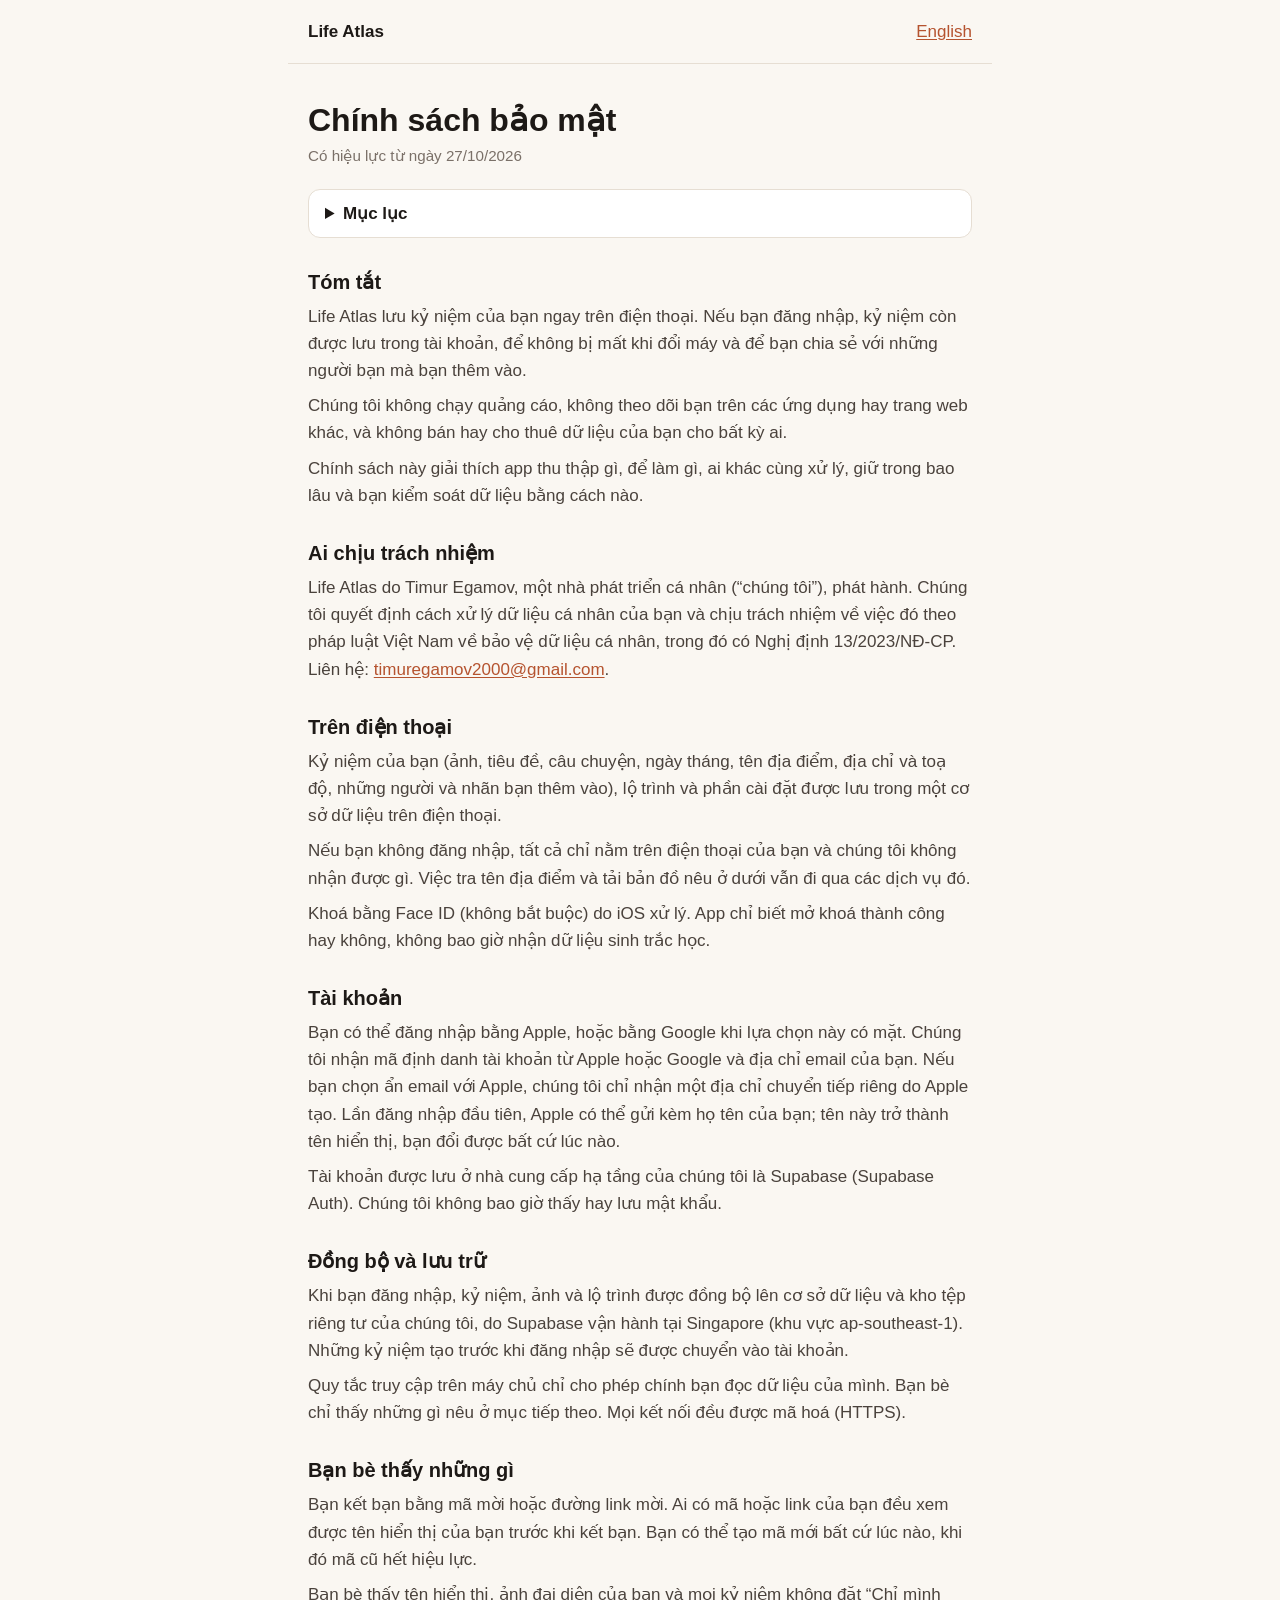
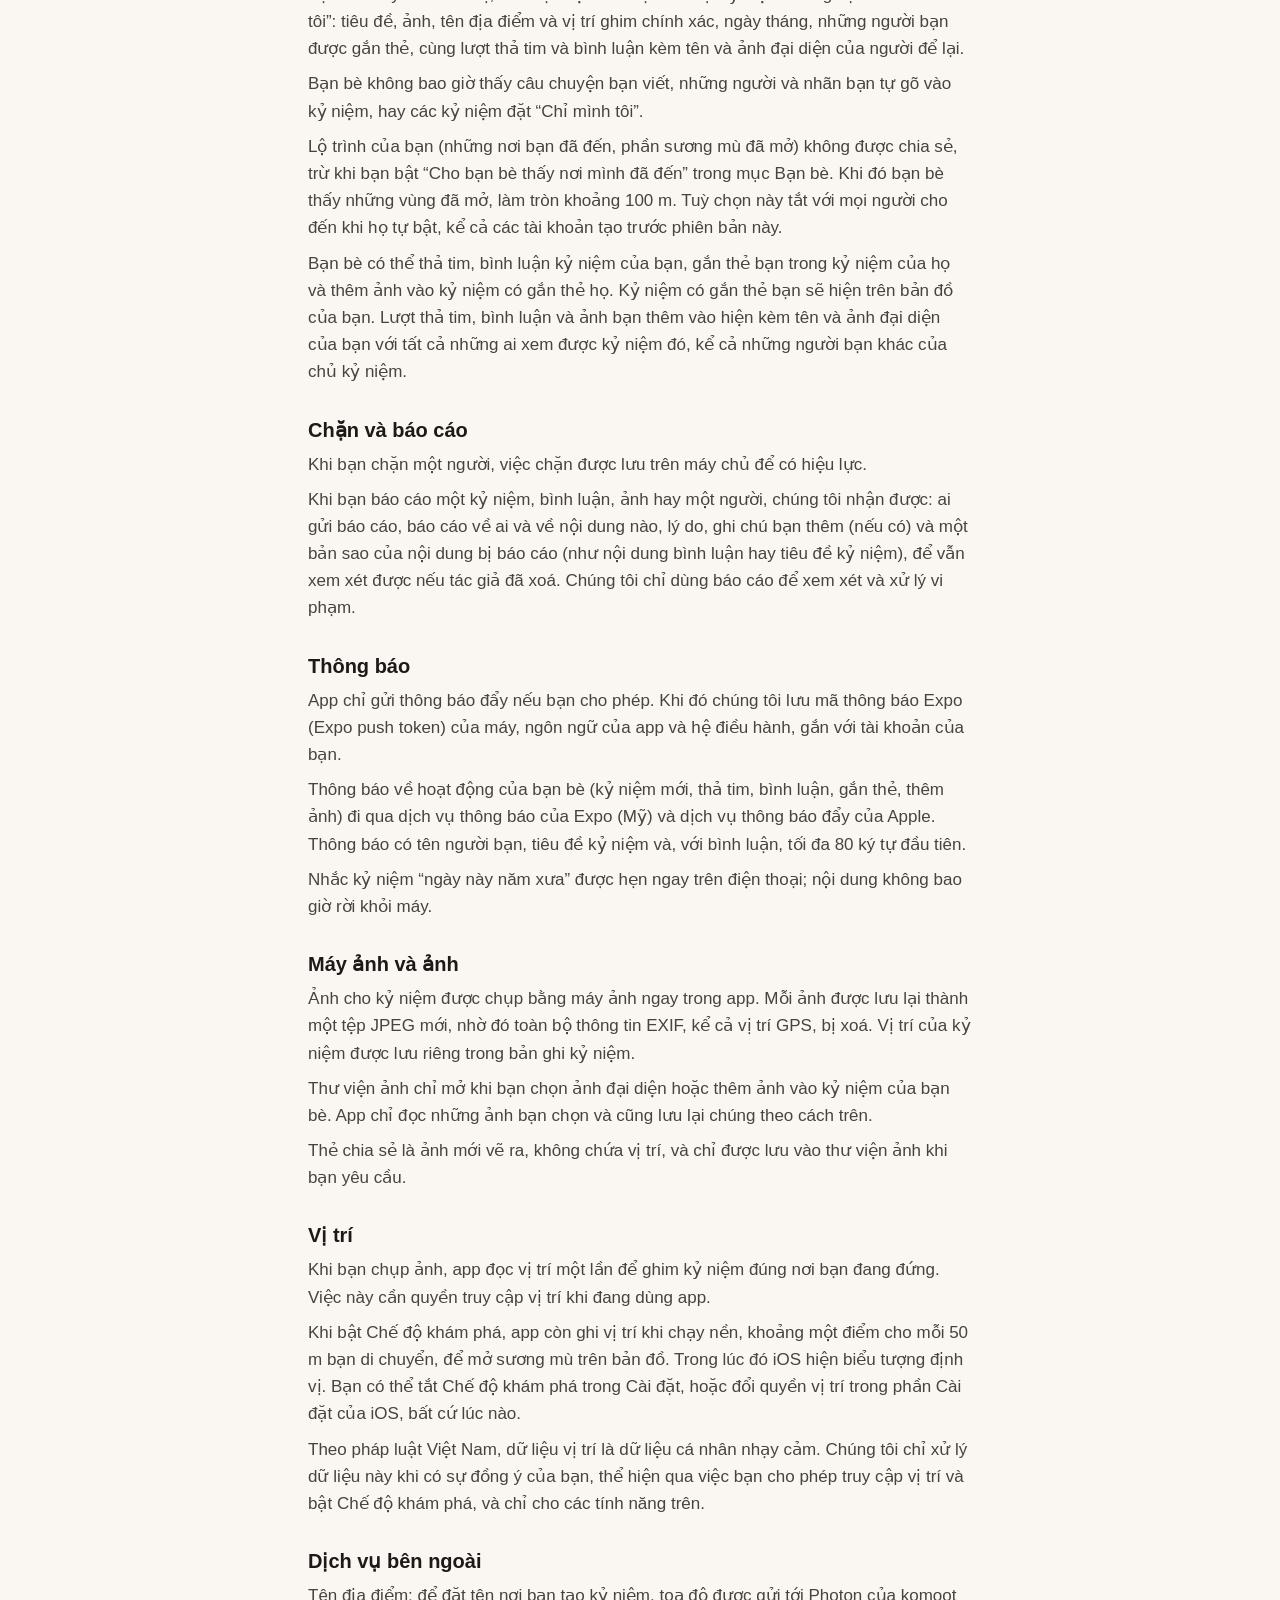
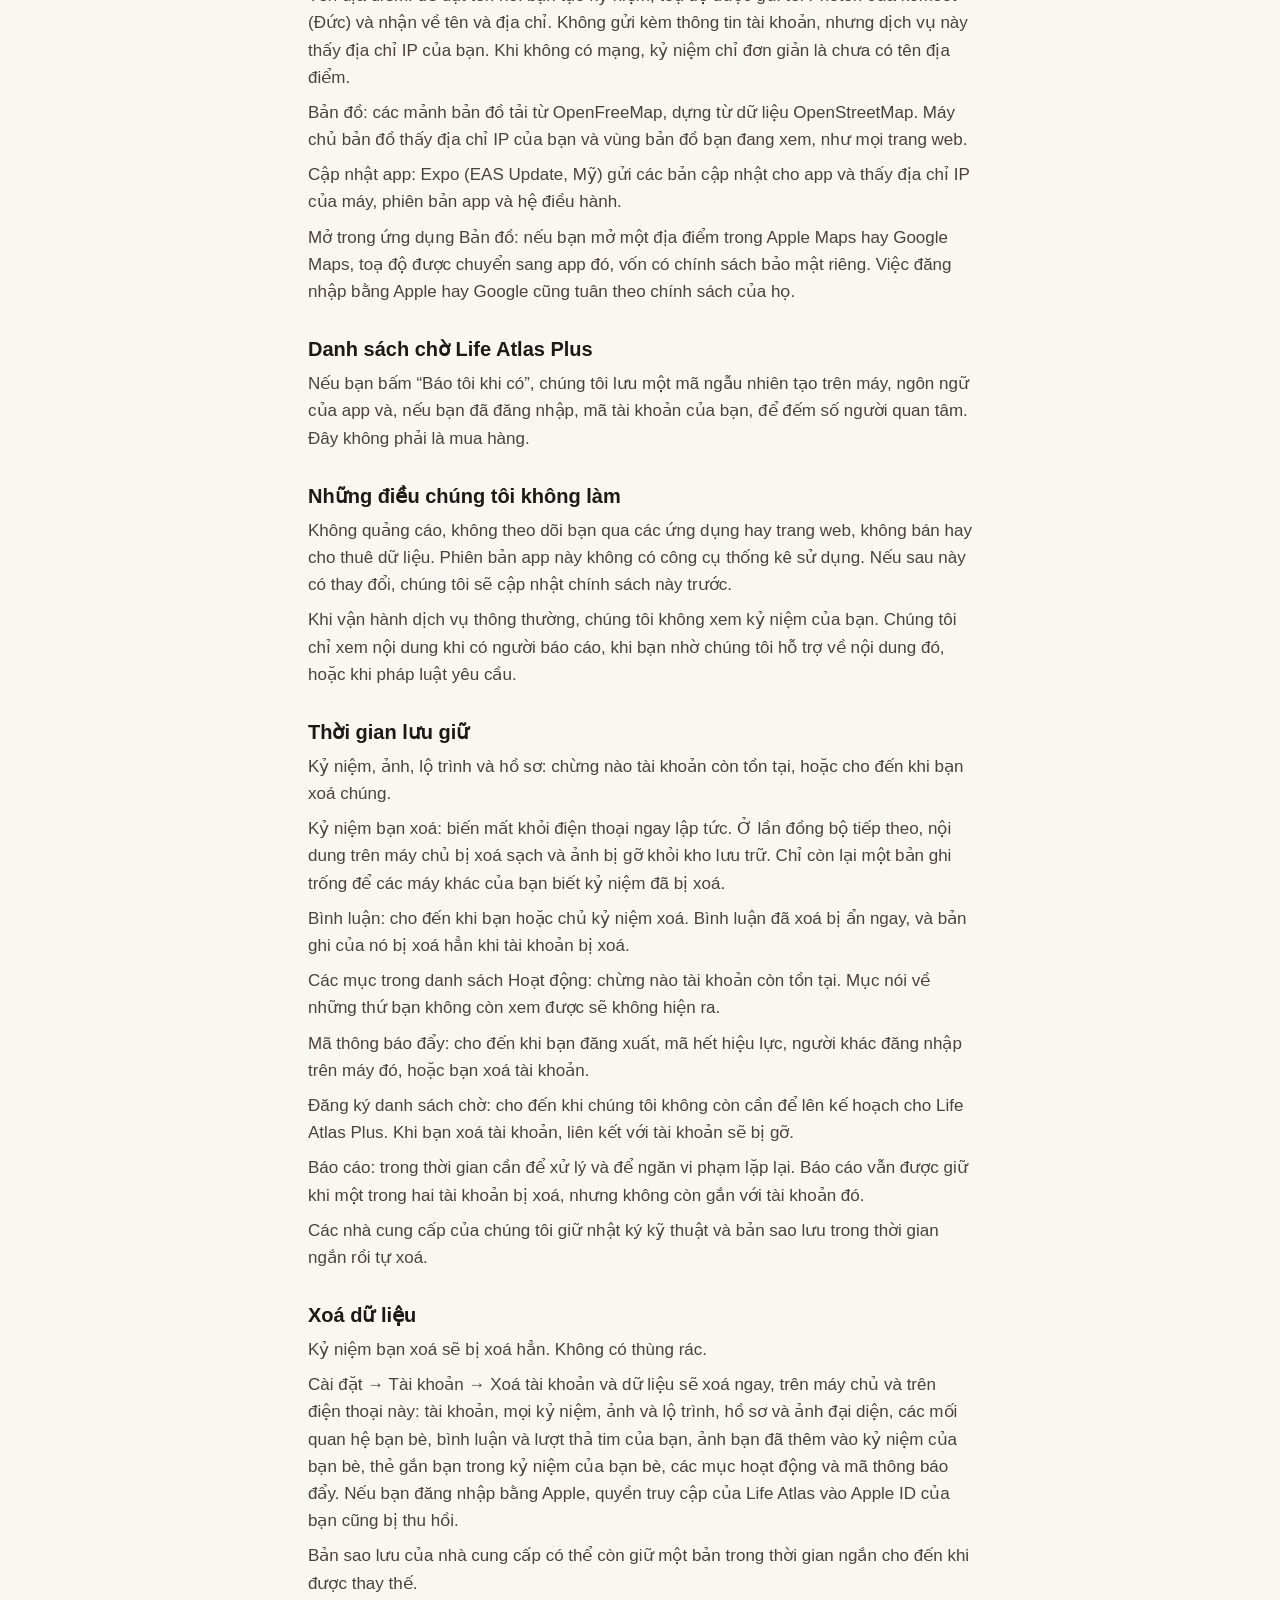
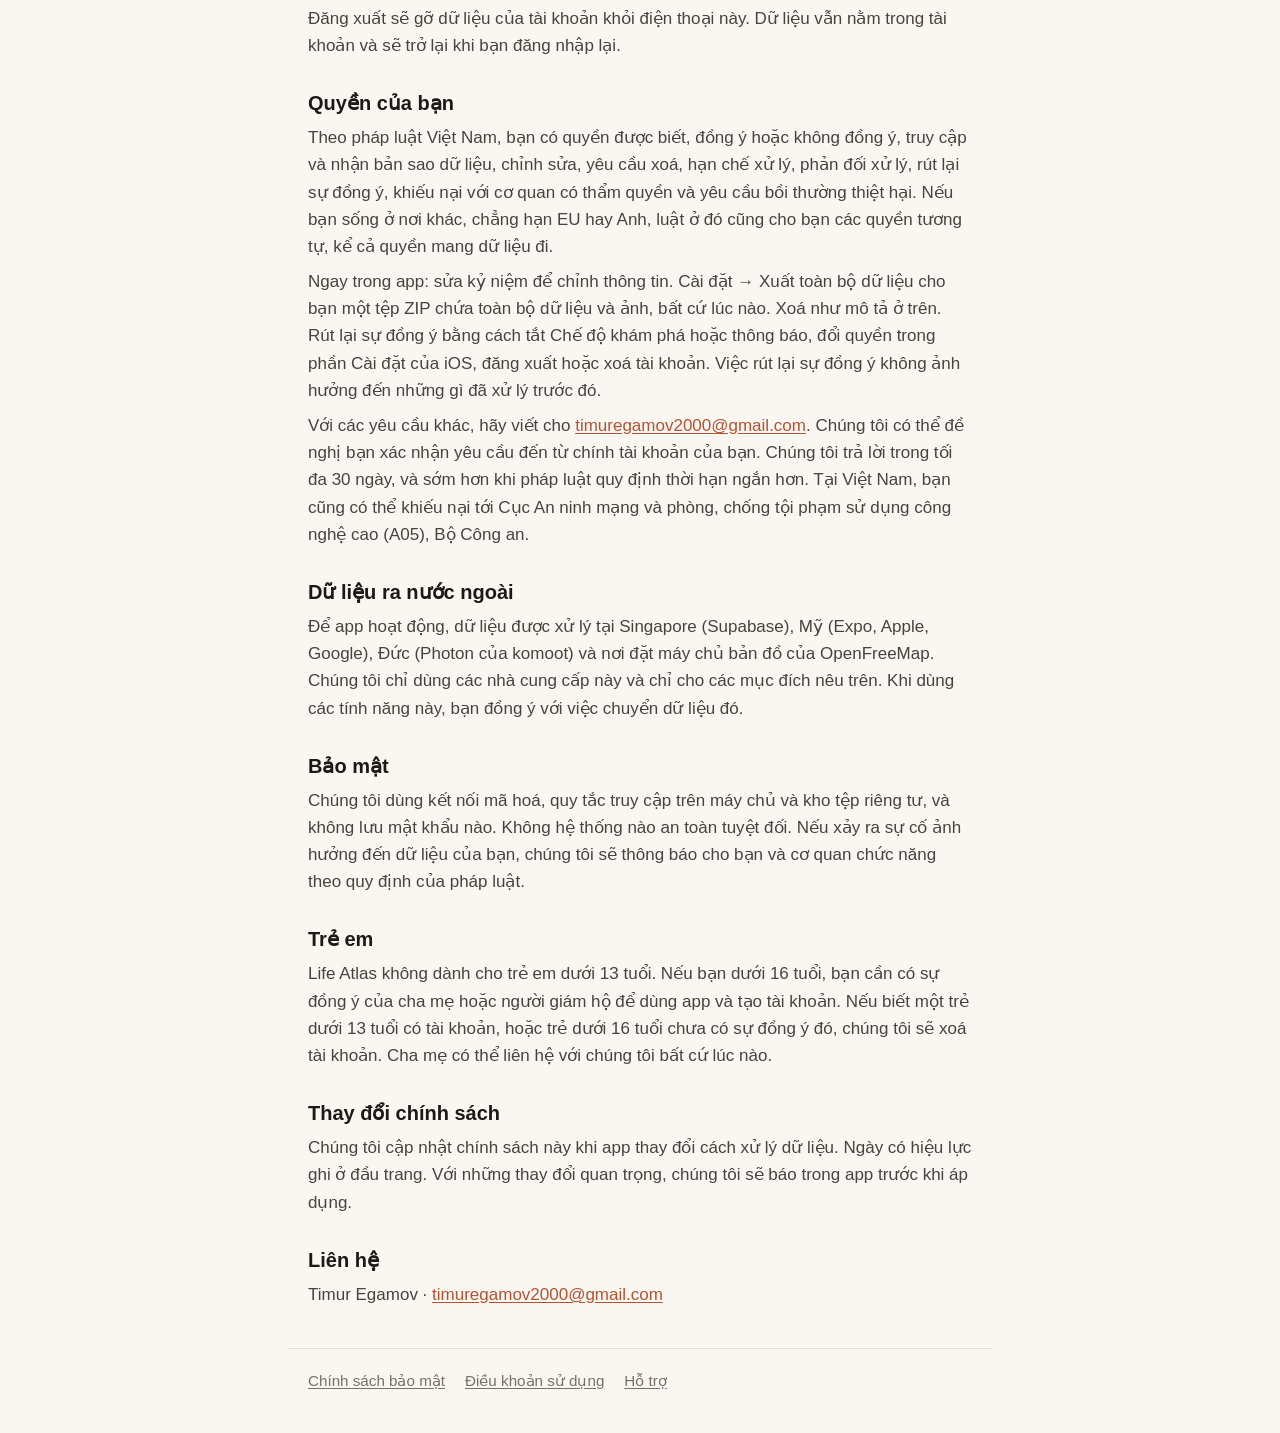
==== privacy-vi.html @ 8433708b "Life Atlas privacy policy, terms and support pages Generated from mobile/src/legal/documents.ts in t" ====
<!doctype html>
<html lang="vi">
<head>
  <meta charset="utf-8">
  <meta name="viewport" content="width=device-width, initial-scale=1">
  <meta name="color-scheme" content="light dark">
  <title>Chính sách bảo mật · Life Atlas</title>
  <link rel="stylesheet" href="style.css">
  <link rel="alternate" hreflang="en" href="privacy.html">
</head>
<body>
  <header class="top">
    <a class="brand" href="index.html">Life Atlas</a>
    <a class="lang" href="privacy.html" hreflang="en" lang="en">English</a>
  </header>
  <main>
    <h1>Chính sách bảo mật</h1>
    <p class="updated">Có hiệu lực từ ngày 27/10/2026</p>
    <nav class="toc" aria-label="Mục lục">
      <details>
        <summary>Mục lục</summary>
        <ol>
          <li><a href="#tom-tat">Tóm tắt</a></li>
          <li><a href="#ai-chiu-trach-nhiem">Ai chịu trách nhiệm</a></li>
          <li><a href="#tren-dien-thoai">Trên điện thoại</a></li>
          <li><a href="#tai-khoan">Tài khoản</a></li>
          <li><a href="#dong-bo-va-luu-tru">Đồng bộ và lưu trữ</a></li>
          <li><a href="#ban-be-thay-nhung-gi">Bạn bè thấy những gì</a></li>
          <li><a href="#chan-va-bao-cao">Chặn và báo cáo</a></li>
          <li><a href="#thong-bao">Thông báo</a></li>
          <li><a href="#may-anh-va-anh">Máy ảnh và ảnh</a></li>
          <li><a href="#vi-tri">Vị trí</a></li>
          <li><a href="#dich-vu-ben-ngoai">Dịch vụ bên ngoài</a></li>
          <li><a href="#danh-sach-cho-life-atlas-plus">Danh sách chờ Life Atlas Plus</a></li>
          <li><a href="#nhung-dieu-chung-toi-khong-lam">Những điều chúng tôi không làm</a></li>
          <li><a href="#thoi-gian-luu-giu">Thời gian lưu giữ</a></li>
          <li><a href="#xoa-du-lieu">Xoá dữ liệu</a></li>
          <li><a href="#quyen-cua-ban">Quyền của bạn</a></li>
          <li><a href="#du-lieu-ra-nuoc-ngoai">Dữ liệu ra nước ngoài</a></li>
          <li><a href="#bao-mat">Bảo mật</a></li>
          <li><a href="#tre-em">Trẻ em</a></li>
          <li><a href="#thay-doi-chinh-sach">Thay đổi chính sách</a></li>
          <li><a href="#lien-he">Liên hệ</a></li>
        </ol>
      </details>
    </nav>
    <section id="tom-tat">
      <h2>Tóm tắt</h2>
      <p>Life Atlas lưu kỷ niệm của bạn ngay trên điện thoại. Nếu bạn đăng nhập, kỷ niệm còn được lưu trong tài khoản, để không bị mất khi đổi máy và để bạn chia sẻ với những người bạn mà bạn thêm vào.</p>
      <p>Chúng tôi không chạy quảng cáo, không theo dõi bạn trên các ứng dụng hay trang web khác, và không bán hay cho thuê dữ liệu của bạn cho bất kỳ ai.</p>
      <p>Chính sách này giải thích app thu thập gì, để làm gì, ai khác cùng xử lý, giữ trong bao lâu và bạn kiểm soát dữ liệu bằng cách nào.</p>
    </section>
    <section id="ai-chiu-trach-nhiem">
      <h2>Ai chịu trách nhiệm</h2>
      <p>Life Atlas do Timur Egamov, một nhà phát triển cá nhân (“chúng tôi”), phát hành. Chúng tôi quyết định cách xử lý dữ liệu cá nhân của bạn và chịu trách nhiệm về việc đó theo pháp luật Việt Nam về bảo vệ dữ liệu cá nhân, trong đó có Nghị định 13/2023/NĐ-CP. Liên hệ: <a href="mailto:timuregamov2000@gmail.com">timuregamov2000@gmail.com</a>.</p>
    </section>
    <section id="tren-dien-thoai">
      <h2>Trên điện thoại</h2>
      <p>Kỷ niệm của bạn (ảnh, tiêu đề, câu chuyện, ngày tháng, tên địa điểm, địa chỉ và toạ độ, những người và nhãn bạn thêm vào), lộ trình và phần cài đặt được lưu trong một cơ sở dữ liệu trên điện thoại.</p>
      <p>Nếu bạn không đăng nhập, tất cả chỉ nằm trên điện thoại của bạn và chúng tôi không nhận được gì. Việc tra tên địa điểm và tải bản đồ nêu ở dưới vẫn đi qua các dịch vụ đó.</p>
      <p>Khoá bằng Face ID (không bắt buộc) do iOS xử lý. App chỉ biết mở khoá thành công hay không, không bao giờ nhận dữ liệu sinh trắc học.</p>
    </section>
    <section id="tai-khoan">
      <h2>Tài khoản</h2>
      <p>Bạn có thể đăng nhập bằng Apple, hoặc bằng Google khi lựa chọn này có mặt. Chúng tôi nhận mã định danh tài khoản từ Apple hoặc Google và địa chỉ email của bạn. Nếu bạn chọn ẩn email với Apple, chúng tôi chỉ nhận một địa chỉ chuyển tiếp riêng do Apple tạo. Lần đăng nhập đầu tiên, Apple có thể gửi kèm họ tên của bạn; tên này trở thành tên hiển thị, bạn đổi được bất cứ lúc nào.</p>
      <p>Tài khoản được lưu ở nhà cung cấp hạ tầng của chúng tôi là Supabase (Supabase Auth). Chúng tôi không bao giờ thấy hay lưu mật khẩu.</p>
    </section>
    <section id="dong-bo-va-luu-tru">
      <h2>Đồng bộ và lưu trữ</h2>
      <p>Khi bạn đăng nhập, kỷ niệm, ảnh và lộ trình được đồng bộ lên cơ sở dữ liệu và kho tệp riêng tư của chúng tôi, do Supabase vận hành tại Singapore (khu vực ap-southeast-1). Những kỷ niệm tạo trước khi đăng nhập sẽ được chuyển vào tài khoản.</p>
      <p>Quy tắc truy cập trên máy chủ chỉ cho phép chính bạn đọc dữ liệu của mình. Bạn bè chỉ thấy những gì nêu ở mục tiếp theo. Mọi kết nối đều được mã hoá (HTTPS).</p>
    </section>
    <section id="ban-be-thay-nhung-gi">
      <h2>Bạn bè thấy những gì</h2>
      <p>Bạn kết bạn bằng mã mời hoặc đường link mời. Ai có mã hoặc link của bạn đều xem được tên hiển thị của bạn trước khi kết bạn. Bạn có thể tạo mã mới bất cứ lúc nào, khi đó mã cũ hết hiệu lực.</p>
      <p>Bạn bè thấy tên hiển thị, ảnh đại diện của bạn và mọi kỷ niệm không đặt “Chỉ mình tôi”: tiêu đề, ảnh, tên địa điểm và vị trí ghim chính xác, ngày tháng, những người bạn được gắn thẻ, cùng lượt thả tim và bình luận kèm tên và ảnh đại diện của người để lại.</p>
      <p>Bạn bè không bao giờ thấy câu chuyện bạn viết, những người và nhãn bạn tự gõ vào kỷ niệm, hay các kỷ niệm đặt “Chỉ mình tôi”.</p>
      <p>Lộ trình của bạn (những nơi bạn đã đến, phần sương mù đã mở) không được chia sẻ, trừ khi bạn bật “Cho bạn bè thấy nơi mình đã đến” trong mục Bạn bè. Khi đó bạn bè thấy những vùng đã mở, làm tròn khoảng 100 m. Tuỳ chọn này tắt với mọi người cho đến khi họ tự bật, kể cả các tài khoản tạo trước phiên bản này.</p>
      <p>Bạn bè có thể thả tim, bình luận kỷ niệm của bạn, gắn thẻ bạn trong kỷ niệm của họ và thêm ảnh vào kỷ niệm có gắn thẻ họ. Kỷ niệm có gắn thẻ bạn sẽ hiện trên bản đồ của bạn. Lượt thả tim, bình luận và ảnh bạn thêm vào hiện kèm tên và ảnh đại diện của bạn với tất cả những ai xem được kỷ niệm đó, kể cả những người bạn khác của chủ kỷ niệm.</p>
    </section>
    <section id="chan-va-bao-cao">
      <h2>Chặn và báo cáo</h2>
      <p>Khi bạn chặn một người, việc chặn được lưu trên máy chủ để có hiệu lực.</p>
      <p>Khi bạn báo cáo một kỷ niệm, bình luận, ảnh hay một người, chúng tôi nhận được: ai gửi báo cáo, báo cáo về ai và về nội dung nào, lý do, ghi chú bạn thêm (nếu có) và một bản sao của nội dung bị báo cáo (như nội dung bình luận hay tiêu đề kỷ niệm), để vẫn xem xét được nếu tác giả đã xoá. Chúng tôi chỉ dùng báo cáo để xem xét và xử lý vi phạm.</p>
    </section>
    <section id="thong-bao">
      <h2>Thông báo</h2>
      <p>App chỉ gửi thông báo đẩy nếu bạn cho phép. Khi đó chúng tôi lưu mã thông báo Expo (Expo push token) của máy, ngôn ngữ của app và hệ điều hành, gắn với tài khoản của bạn.</p>
      <p>Thông báo về hoạt động của bạn bè (kỷ niệm mới, thả tim, bình luận, gắn thẻ, thêm ảnh) đi qua dịch vụ thông báo của Expo (Mỹ) và dịch vụ thông báo đẩy của Apple. Thông báo có tên người bạn, tiêu đề kỷ niệm và, với bình luận, tối đa 80 ký tự đầu tiên.</p>
      <p>Nhắc kỷ niệm “ngày này năm xưa” được hẹn ngay trên điện thoại; nội dung không bao giờ rời khỏi máy.</p>
    </section>
    <section id="may-anh-va-anh">
      <h2>Máy ảnh và ảnh</h2>
      <p>Ảnh cho kỷ niệm được chụp bằng máy ảnh ngay trong app. Mỗi ảnh được lưu lại thành một tệp JPEG mới, nhờ đó toàn bộ thông tin EXIF, kể cả vị trí GPS, bị xoá. Vị trí của kỷ niệm được lưu riêng trong bản ghi kỷ niệm.</p>
      <p>Thư viện ảnh chỉ mở khi bạn chọn ảnh đại diện hoặc thêm ảnh vào kỷ niệm của bạn bè. App chỉ đọc những ảnh bạn chọn và cũng lưu lại chúng theo cách trên.</p>
      <p>Thẻ chia sẻ là ảnh mới vẽ ra, không chứa vị trí, và chỉ được lưu vào thư viện ảnh khi bạn yêu cầu.</p>
    </section>
    <section id="vi-tri">
      <h2>Vị trí</h2>
      <p>Khi bạn chụp ảnh, app đọc vị trí một lần để ghim kỷ niệm đúng nơi bạn đang đứng. Việc này cần quyền truy cập vị trí khi đang dùng app.</p>
      <p>Khi bật Chế độ khám phá, app còn ghi vị trí khi chạy nền, khoảng một điểm cho mỗi 50 m bạn di chuyển, để mở sương mù trên bản đồ. Trong lúc đó iOS hiện biểu tượng định vị. Bạn có thể tắt Chế độ khám phá trong Cài đặt, hoặc đổi quyền vị trí trong phần Cài đặt của iOS, bất cứ lúc nào.</p>
      <p>Theo pháp luật Việt Nam, dữ liệu vị trí là dữ liệu cá nhân nhạy cảm. Chúng tôi chỉ xử lý dữ liệu này khi có sự đồng ý của bạn, thể hiện qua việc bạn cho phép truy cập vị trí và bật Chế độ khám phá, và chỉ cho các tính năng trên.</p>
    </section>
    <section id="dich-vu-ben-ngoai">
      <h2>Dịch vụ bên ngoài</h2>
      <p>Tên địa điểm: để đặt tên nơi bạn tạo kỷ niệm, toạ độ được gửi tới Photon của komoot (Đức) và nhận về tên và địa chỉ. Không gửi kèm thông tin tài khoản, nhưng dịch vụ này thấy địa chỉ IP của bạn. Khi không có mạng, kỷ niệm chỉ đơn giản là chưa có tên địa điểm.</p>
      <p>Bản đồ: các mảnh bản đồ tải từ OpenFreeMap, dựng từ dữ liệu OpenStreetMap. Máy chủ bản đồ thấy địa chỉ IP của bạn và vùng bản đồ bạn đang xem, như mọi trang web.</p>
      <p>Cập nhật app: Expo (EAS Update, Mỹ) gửi các bản cập nhật cho app và thấy địa chỉ IP của máy, phiên bản app và hệ điều hành.</p>
      <p>Mở trong ứng dụng Bản đồ: nếu bạn mở một địa điểm trong Apple Maps hay Google Maps, toạ độ được chuyển sang app đó, vốn có chính sách bảo mật riêng. Việc đăng nhập bằng Apple hay Google cũng tuân theo chính sách của họ.</p>
    </section>
    <section id="danh-sach-cho-life-atlas-plus">
      <h2>Danh sách chờ Life Atlas Plus</h2>
      <p>Nếu bạn bấm “Báo tôi khi có”, chúng tôi lưu một mã ngẫu nhiên tạo trên máy, ngôn ngữ của app và, nếu bạn đã đăng nhập, mã tài khoản của bạn, để đếm số người quan tâm. Đây không phải là mua hàng.</p>
    </section>
    <section id="nhung-dieu-chung-toi-khong-lam">
      <h2>Những điều chúng tôi không làm</h2>
      <p>Không quảng cáo, không theo dõi bạn qua các ứng dụng hay trang web, không bán hay cho thuê dữ liệu. Phiên bản app này không có công cụ thống kê sử dụng. Nếu sau này có thay đổi, chúng tôi sẽ cập nhật chính sách này trước.</p>
      <p>Khi vận hành dịch vụ thông thường, chúng tôi không xem kỷ niệm của bạn. Chúng tôi chỉ xem nội dung khi có người báo cáo, khi bạn nhờ chúng tôi hỗ trợ về nội dung đó, hoặc khi pháp luật yêu cầu.</p>
    </section>
    <section id="thoi-gian-luu-giu">
      <h2>Thời gian lưu giữ</h2>
      <p>Kỷ niệm, ảnh, lộ trình và hồ sơ: chừng nào tài khoản còn tồn tại, hoặc cho đến khi bạn xoá chúng.</p>
      <p>Kỷ niệm bạn xoá: biến mất khỏi điện thoại ngay lập tức. Ở lần đồng bộ tiếp theo, nội dung trên máy chủ bị xoá sạch và ảnh bị gỡ khỏi kho lưu trữ. Chỉ còn lại một bản ghi trống để các máy khác của bạn biết kỷ niệm đã bị xoá.</p>
      <p>Bình luận: cho đến khi bạn hoặc chủ kỷ niệm xoá. Bình luận đã xoá bị ẩn ngay, và bản ghi của nó bị xoá hẳn khi tài khoản bị xoá.</p>
      <p>Các mục trong danh sách Hoạt động: chừng nào tài khoản còn tồn tại. Mục nói về những thứ bạn không còn xem được sẽ không hiện ra.</p>
      <p>Mã thông báo đẩy: cho đến khi bạn đăng xuất, mã hết hiệu lực, người khác đăng nhập trên máy đó, hoặc bạn xoá tài khoản.</p>
      <p>Đăng ký danh sách chờ: cho đến khi chúng tôi không còn cần để lên kế hoạch cho Life Atlas Plus. Khi bạn xoá tài khoản, liên kết với tài khoản sẽ bị gỡ.</p>
      <p>Báo cáo: trong thời gian cần để xử lý và để ngăn vi phạm lặp lại. Báo cáo vẫn được giữ khi một trong hai tài khoản bị xoá, nhưng không còn gắn với tài khoản đó.</p>
      <p>Các nhà cung cấp của chúng tôi giữ nhật ký kỹ thuật và bản sao lưu trong thời gian ngắn rồi tự xoá.</p>
    </section>
    <section id="xoa-du-lieu">
      <h2>Xoá dữ liệu</h2>
      <p>Kỷ niệm bạn xoá sẽ bị xoá hẳn. Không có thùng rác.</p>
      <p>Cài đặt → Tài khoản → Xoá tài khoản và dữ liệu sẽ xoá ngay, trên máy chủ và trên điện thoại này: tài khoản, mọi kỷ niệm, ảnh và lộ trình, hồ sơ và ảnh đại diện, các mối quan hệ bạn bè, bình luận và lượt thả tim của bạn, ảnh bạn đã thêm vào kỷ niệm của bạn bè, thẻ gắn bạn trong kỷ niệm của bạn bè, các mục hoạt động và mã thông báo đẩy. Nếu bạn đăng nhập bằng Apple, quyền truy cập của Life Atlas vào Apple ID của bạn cũng bị thu hồi.</p>
      <p>Bản sao lưu của nhà cung cấp có thể còn giữ một bản trong thời gian ngắn cho đến khi được thay thế.</p>
      <p>Đăng xuất sẽ gỡ dữ liệu của tài khoản khỏi điện thoại này. Dữ liệu vẫn nằm trong tài khoản và sẽ trở lại khi bạn đăng nhập lại.</p>
    </section>
    <section id="quyen-cua-ban">
      <h2>Quyền của bạn</h2>
      <p>Theo pháp luật Việt Nam, bạn có quyền được biết, đồng ý hoặc không đồng ý, truy cập và nhận bản sao dữ liệu, chỉnh sửa, yêu cầu xoá, hạn chế xử lý, phản đối xử lý, rút lại sự đồng ý, khiếu nại với cơ quan có thẩm quyền và yêu cầu bồi thường thiệt hại. Nếu bạn sống ở nơi khác, chẳng hạn EU hay Anh, luật ở đó cũng cho bạn các quyền tương tự, kể cả quyền mang dữ liệu đi.</p>
      <p>Ngay trong app: sửa kỷ niệm để chỉnh thông tin. Cài đặt → Xuất toàn bộ dữ liệu cho bạn một tệp ZIP chứa toàn bộ dữ liệu và ảnh, bất cứ lúc nào. Xoá như mô tả ở trên. Rút lại sự đồng ý bằng cách tắt Chế độ khám phá hoặc thông báo, đổi quyền trong phần Cài đặt của iOS, đăng xuất hoặc xoá tài khoản. Việc rút lại sự đồng ý không ảnh hưởng đến những gì đã xử lý trước đó.</p>
      <p>Với các yêu cầu khác, hãy viết cho <a href="mailto:timuregamov2000@gmail.com">timuregamov2000@gmail.com</a>. Chúng tôi có thể đề nghị bạn xác nhận yêu cầu đến từ chính tài khoản của bạn. Chúng tôi trả lời trong tối đa 30 ngày, và sớm hơn khi pháp luật quy định thời hạn ngắn hơn. Tại Việt Nam, bạn cũng có thể khiếu nại tới Cục An ninh mạng và phòng, chống tội phạm sử dụng công nghệ cao (A05), Bộ Công an.</p>
    </section>
    <section id="du-lieu-ra-nuoc-ngoai">
      <h2>Dữ liệu ra nước ngoài</h2>
      <p>Để app hoạt động, dữ liệu được xử lý tại Singapore (Supabase), Mỹ (Expo, Apple, Google), Đức (Photon của komoot) và nơi đặt máy chủ bản đồ của OpenFreeMap. Chúng tôi chỉ dùng các nhà cung cấp này và chỉ cho các mục đích nêu trên. Khi dùng các tính năng này, bạn đồng ý với việc chuyển dữ liệu đó.</p>
    </section>
    <section id="bao-mat">
      <h2>Bảo mật</h2>
      <p>Chúng tôi dùng kết nối mã hoá, quy tắc truy cập trên máy chủ và kho tệp riêng tư, và không lưu mật khẩu nào. Không hệ thống nào an toàn tuyệt đối. Nếu xảy ra sự cố ảnh hưởng đến dữ liệu của bạn, chúng tôi sẽ thông báo cho bạn và cơ quan chức năng theo quy định của pháp luật.</p>
    </section>
    <section id="tre-em">
      <h2>Trẻ em</h2>
      <p>Life Atlas không dành cho trẻ em dưới 13 tuổi. Nếu bạn dưới 16 tuổi, bạn cần có sự đồng ý của cha mẹ hoặc người giám hộ để dùng app và tạo tài khoản. Nếu biết một trẻ dưới 13 tuổi có tài khoản, hoặc trẻ dưới 16 tuổi chưa có sự đồng ý đó, chúng tôi sẽ xoá tài khoản. Cha mẹ có thể liên hệ với chúng tôi bất cứ lúc nào.</p>
    </section>
    <section id="thay-doi-chinh-sach">
      <h2>Thay đổi chính sách</h2>
      <p>Chúng tôi cập nhật chính sách này khi app thay đổi cách xử lý dữ liệu. Ngày có hiệu lực ghi ở đầu trang. Với những thay đổi quan trọng, chúng tôi sẽ báo trong app trước khi áp dụng.</p>
    </section>
    <section id="lien-he">
      <h2>Liên hệ</h2>
      <p>Timur Egamov · <a href="mailto:timuregamov2000@gmail.com">timuregamov2000@gmail.com</a></p>
    </section>
  </main>
  <footer>
    <a href="privacy-vi.html">Chính sách bảo mật</a>
    <a href="terms-vi.html">Điều khoản sử dụng</a>
    <a href="support.html#vi">Hỗ trợ</a>
  </footer>
</body>
</html>
---- style.css ----
/* Life Atlas legal site: plain, readable, light and dark. No external resources. */
:root {
  color-scheme: light dark;
  --bg: #faf7f2;
  --ink: #1d1916;
  --ink2: #4a423c;
  --muted: #7a7068;
  --line: #e6ded3;
  --accent: #b5532f;
  --card: #ffffff;
}

@media (prefers-color-scheme: dark) {
  :root {
    --bg: #1d1916;
    --ink: #f3ede6;
    --ink2: #cfc6bc;
    --muted: #9a9087;
    --line: #3a332d;
    --accent: #e0805c;
    --card: #26211d;
  }
}

* {
  box-sizing: border-box;
}

html {
  -webkit-text-size-adjust: 100%;
  text-size-adjust: 100%;
}

body {
  margin: 0;
  background: var(--bg);
  color: var(--ink2);
  font: 17px/1.6 -apple-system, BlinkMacSystemFont, "Segoe UI", Roboto, "Helvetica Neue", Arial, sans-serif;
}

.top,
main,
footer {
  max-width: 44rem;
  margin: 0 auto;
  padding-left: 20px;
  padding-right: 20px;
}

.top {
  display: flex;
  align-items: center;
  justify-content: space-between;
  gap: 16px;
  padding-top: 18px;
  padding-bottom: 18px;
  border-bottom: 1px solid var(--line);
}

.brand {
  color: var(--ink);
  font-weight: 700;
  text-decoration: none;
}

main {
  padding-top: 8px;
  padding-bottom: 32px;
}

h1,
h2,
h3 {
  color: var(--ink);
  line-height: 1.25;
}

h1 {
  font-size: 2rem;
  margin: 28px 0 4px;
}

h2 {
  font-size: 1.25rem;
  margin: 32px 0 8px;
}

h3 {
  font-size: 1.05rem;
  margin: 24px 0 6px;
}

p,
ul,
ol {
  margin: 8px 0;
}

ul,
ol {
  padding-left: 1.4em;
}

li + li {
  margin-top: 4px;
}

a {
  color: var(--accent);
  text-underline-offset: 2px;
  overflow-wrap: anywhere;
}

.updated,
.lead-note {
  color: var(--muted);
  font-size: 0.95rem;
  margin-top: 0;
}

.lead {
  font-size: 1.1rem;
  color: var(--ink);
}

.toc details {
  margin-top: 20px;
  padding: 10px 16px;
  background: var(--card);
  border: 1px solid var(--line);
  border-radius: 12px;
}

.toc summary {
  cursor: pointer;
  color: var(--ink);
  font-weight: 600;
}

.toc ol {
  margin-bottom: 4px;
}

.links {
  list-style: none;
  padding: 0;
  margin: 16px 0;
}

.links li + li {
  margin-top: 0;
}

.links a {
  display: block;
  padding: 14px 16px;
  margin-top: 10px;
  background: var(--card);
  border: 1px solid var(--line);
  border-radius: 12px;
  color: var(--ink);
  font-weight: 600;
  text-decoration: none;
}

.links a span {
  display: block;
  color: var(--muted);
  font-weight: 400;
  font-size: 0.95rem;
}

.lang-block + .lang-block {
  margin-top: 48px;
  padding-top: 8px;
  border-top: 1px solid var(--line);
}

footer {
  display: flex;
  flex-wrap: wrap;
  gap: 8px 20px;
  padding-top: 20px;
  padding-bottom: 40px;
  border-top: 1px solid var(--line);
  font-size: 0.95rem;
}

footer a {
  color: var(--muted);
}
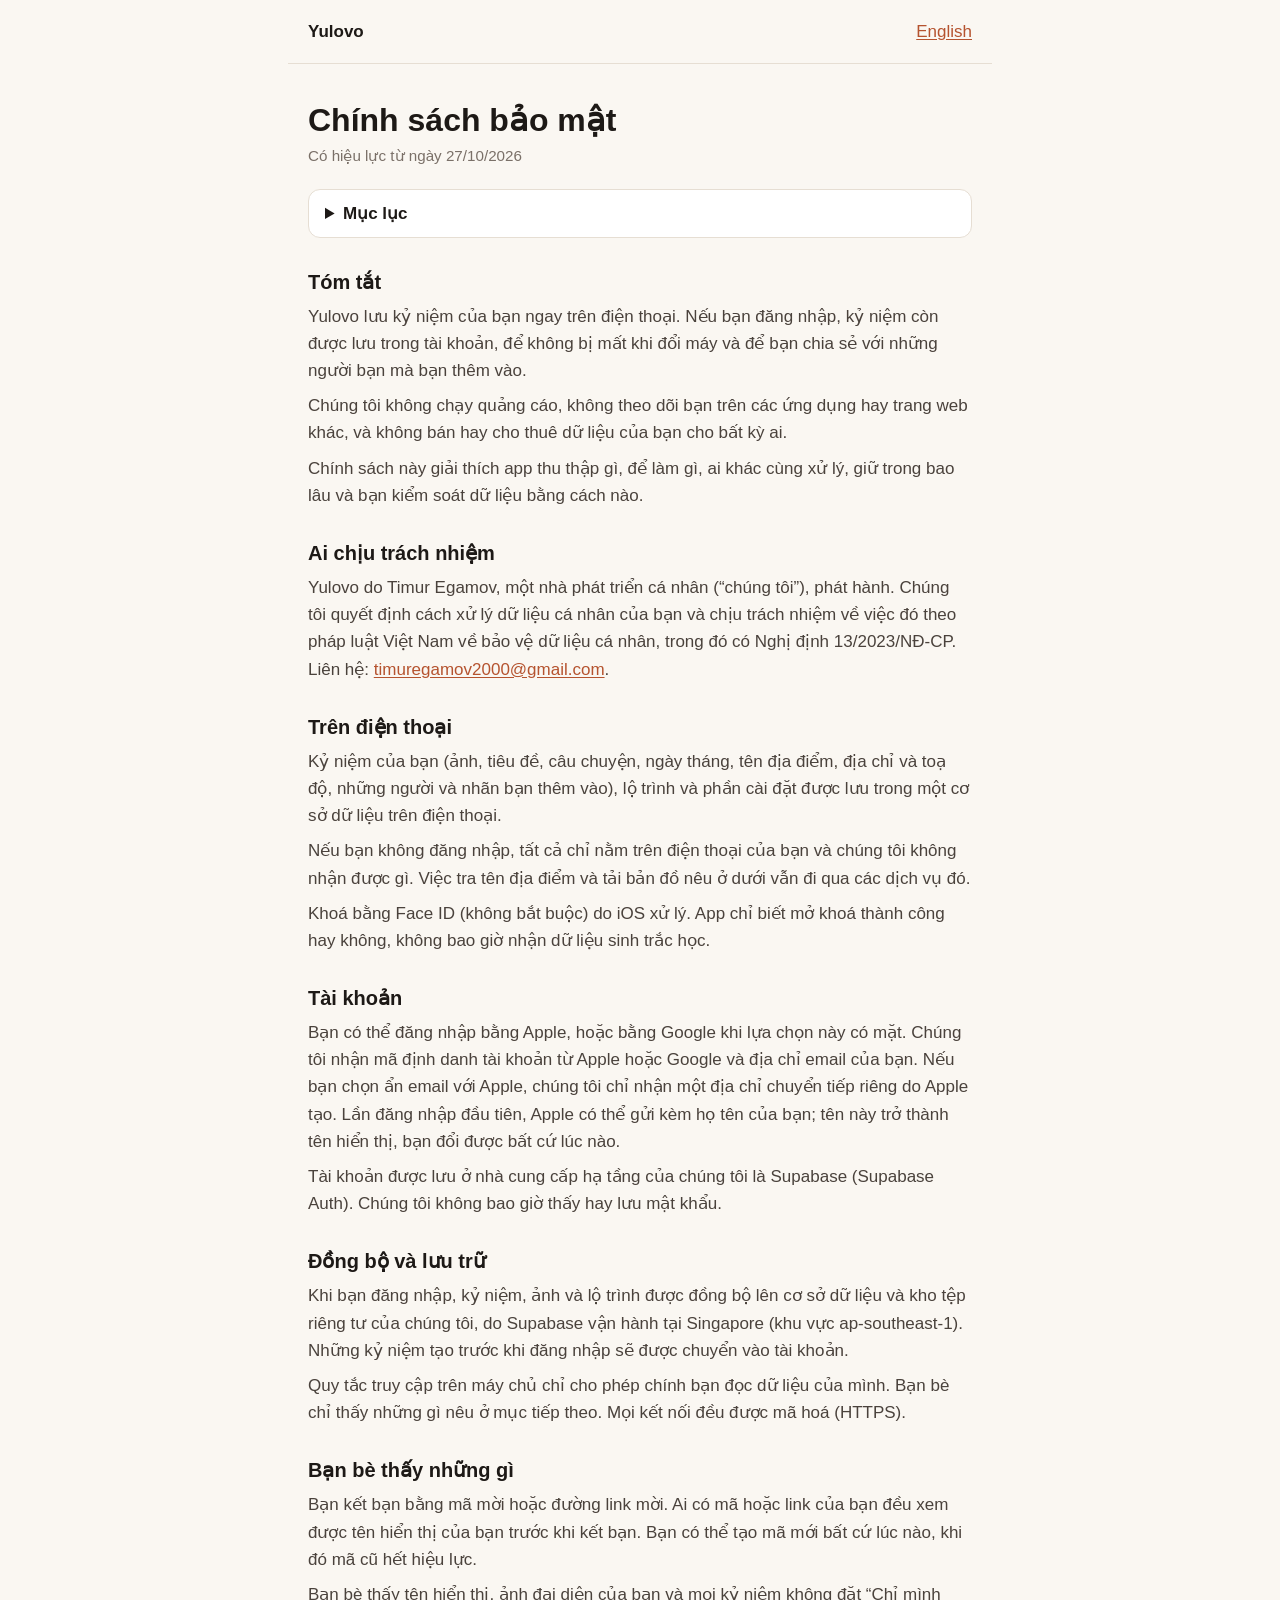
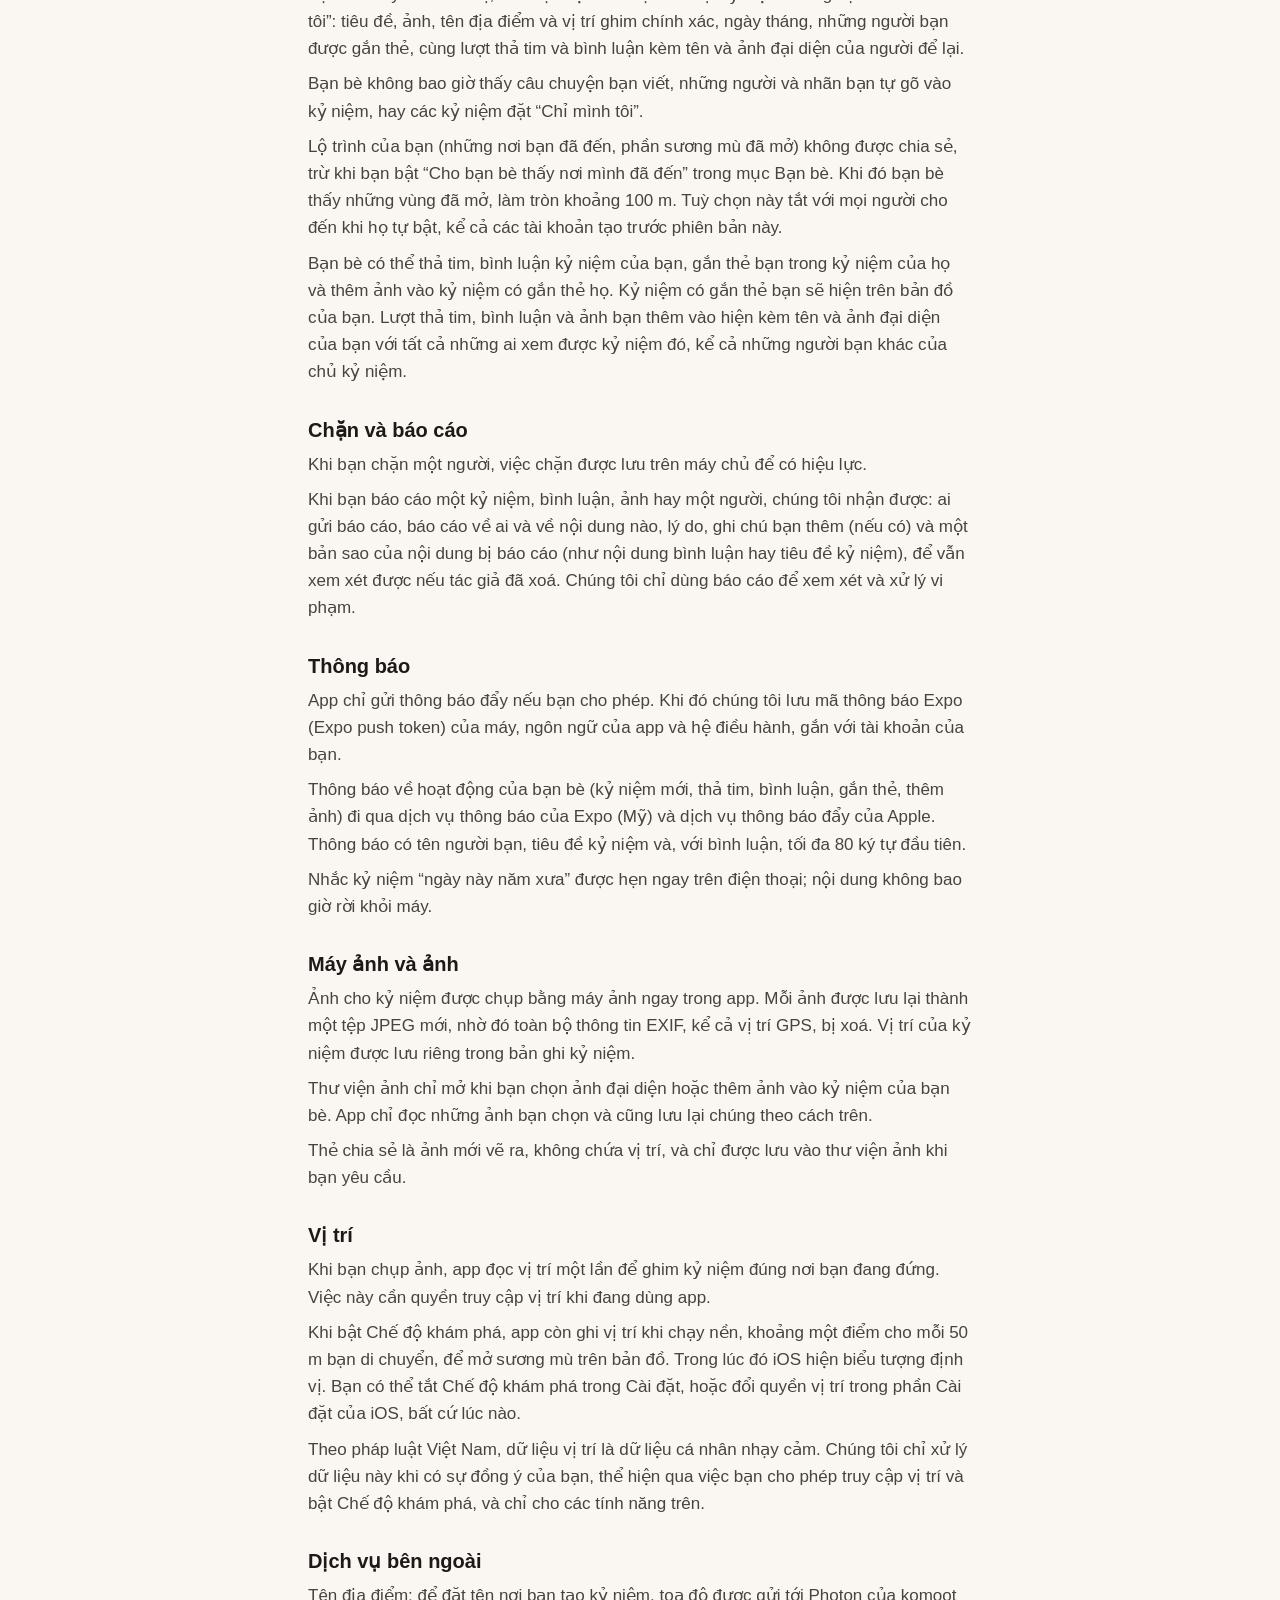
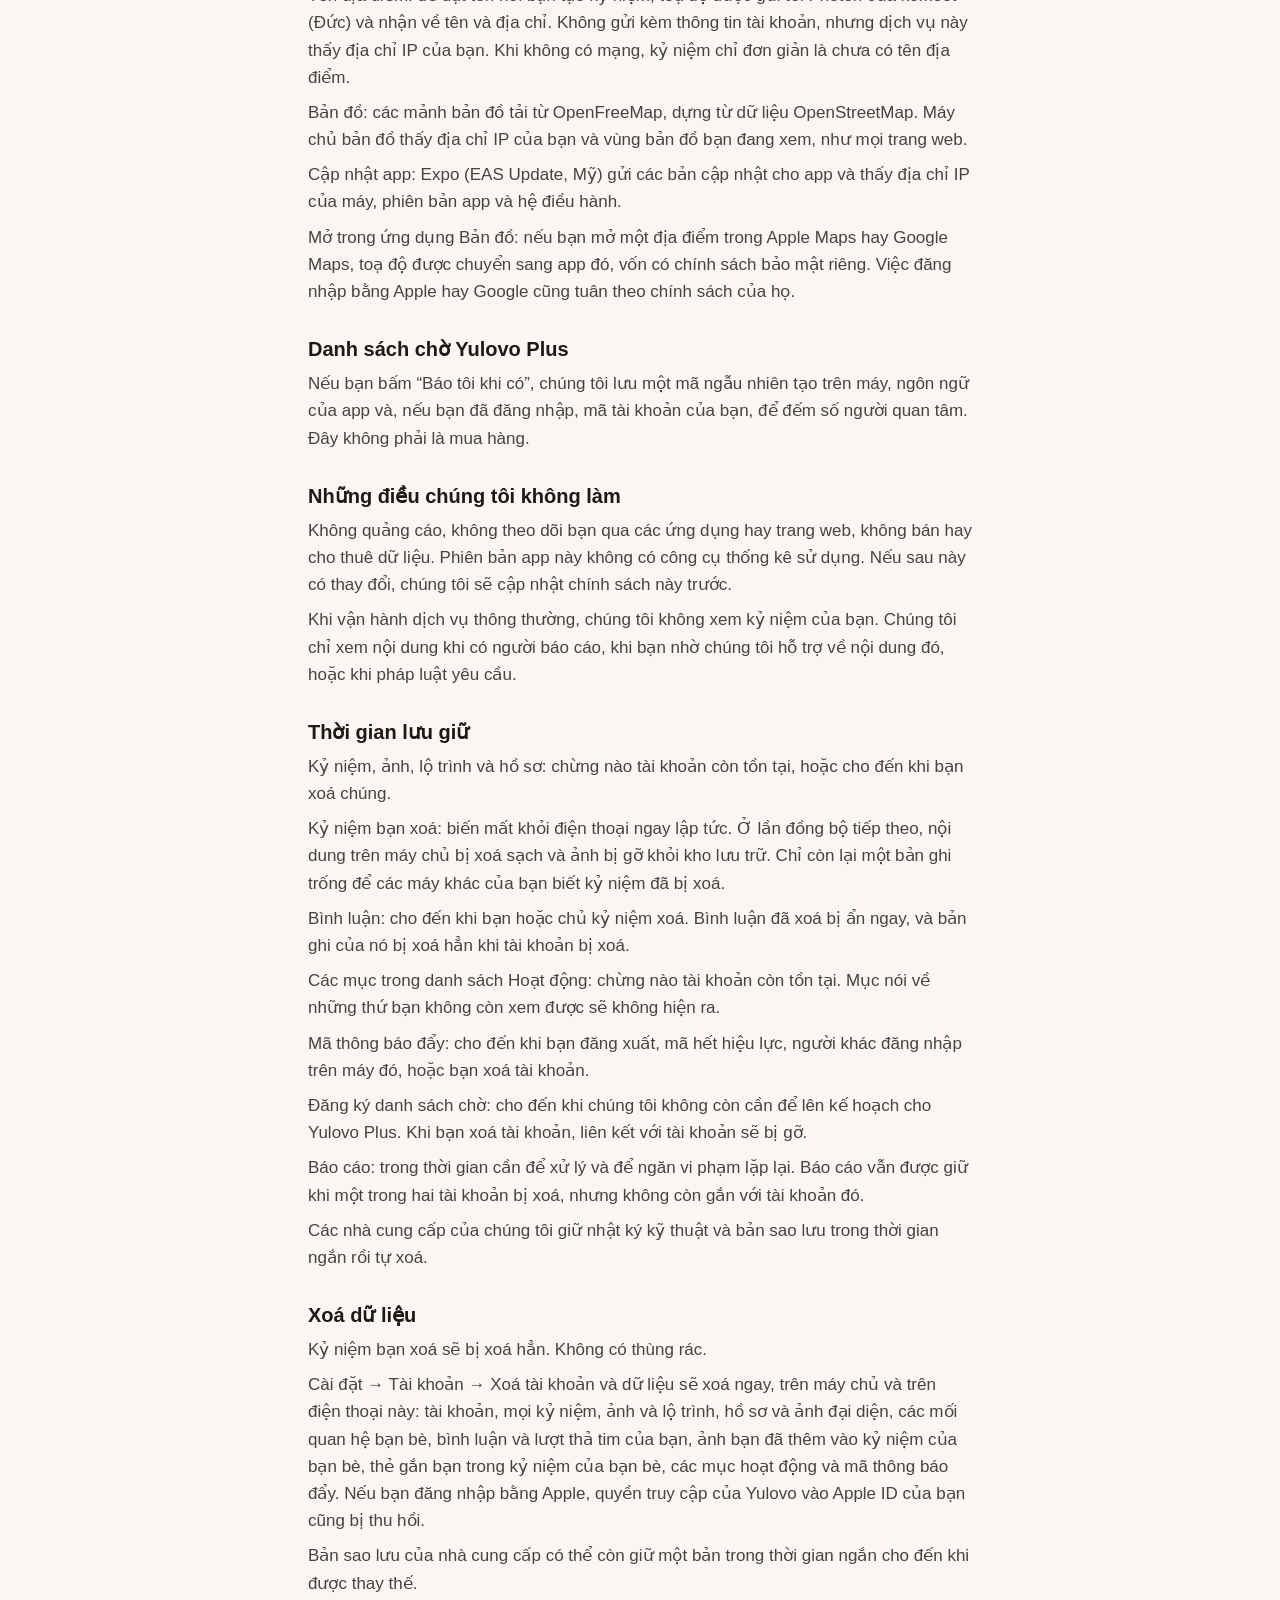
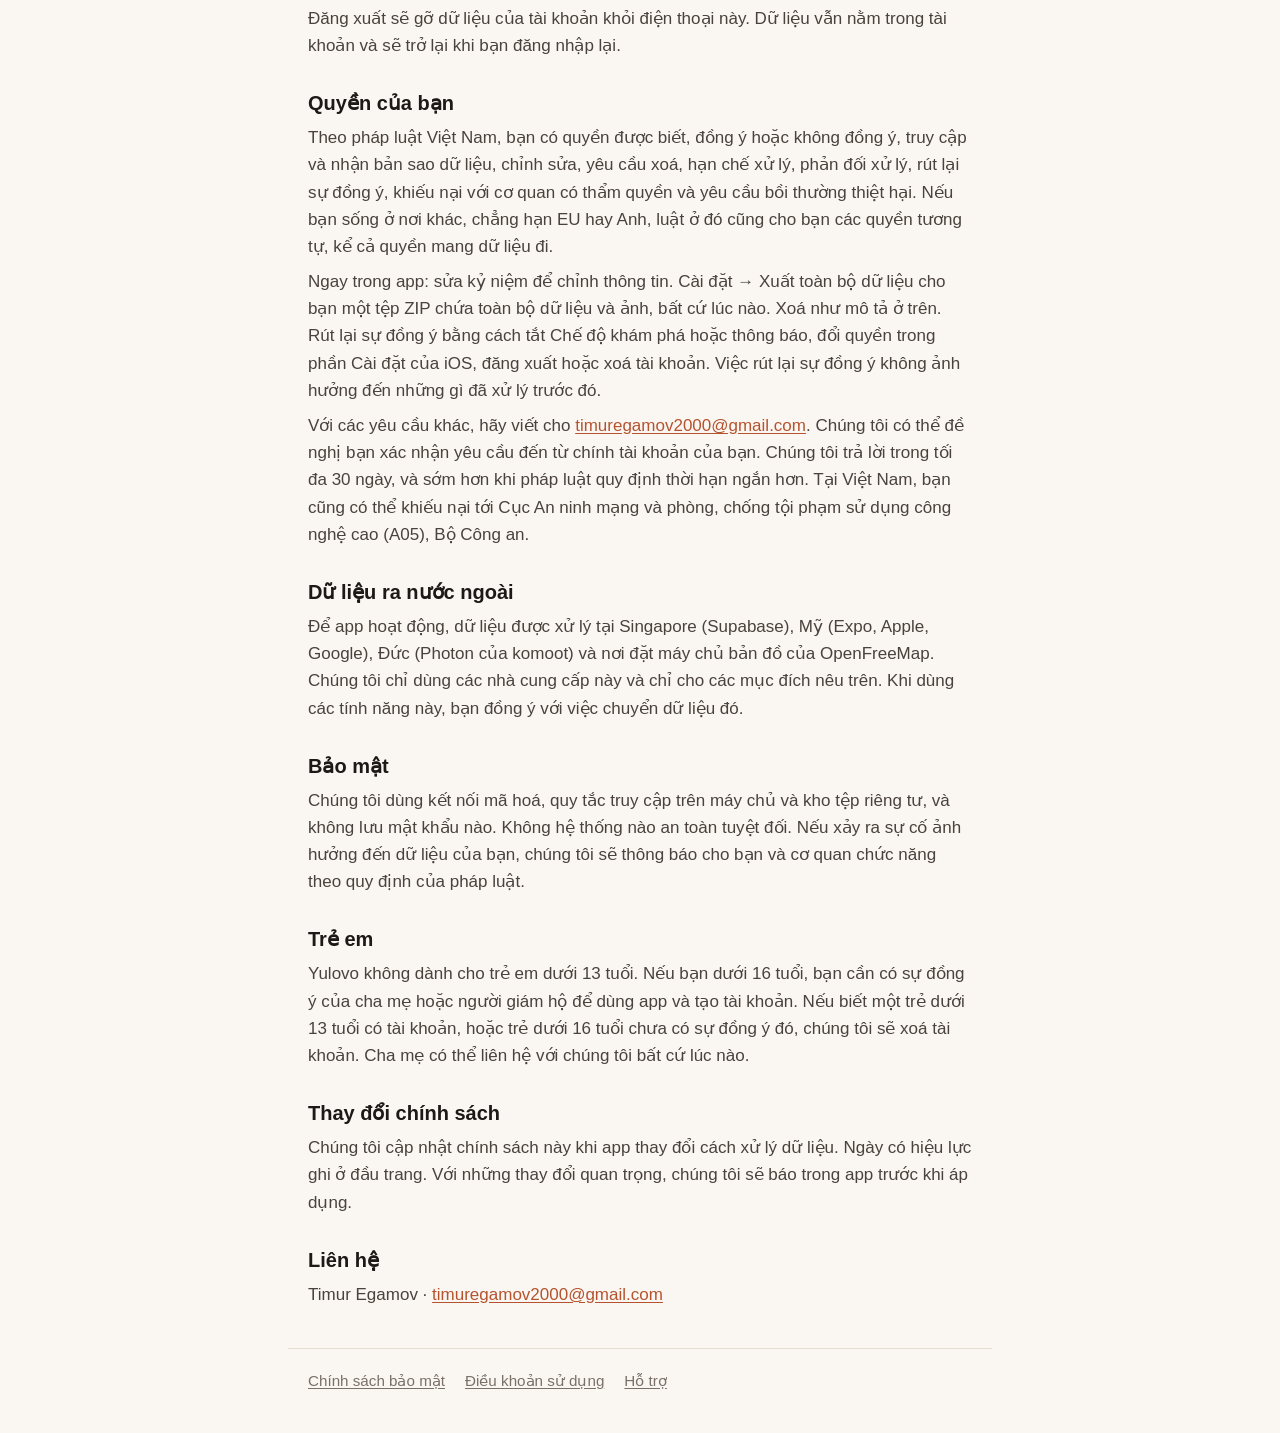
==== commit 70828b76: "Rename to Yulovo Co-Authored-By: Claude Opus 5.5 <noreply@anthropic.com>" ====
--- a/privacy-vi.html
+++ b/privacy-vi.html
@@ -4,13 +4,13 @@
   <meta charset="utf-8">
   <meta name="viewport" content="width=device-width, initial-scale=1">
   <meta name="color-scheme" content="light dark">
-  <title>Chính sách bảo mật · Life Atlas</title>
+  <title>Chính sách bảo mật · Yulovo</title>
   <link rel="stylesheet" href="style.css">
   <link rel="alternate" hreflang="en" href="privacy.html">
 </head>
 <body>
   <header class="top">
-    <a class="brand" href="index.html">Life Atlas</a>
+    <a class="brand" href="index.html">Yulovo</a>
     <a class="lang" href="privacy.html" hreflang="en" lang="en">English</a>
   </header>
   <main>
@@ -31,7 +31,7 @@
           <li><a href="#may-anh-va-anh">Máy ảnh và ảnh</a></li>
           <li><a href="#vi-tri">Vị trí</a></li>
           <li><a href="#dich-vu-ben-ngoai">Dịch vụ bên ngoài</a></li>
-          <li><a href="#danh-sach-cho-life-atlas-plus">Danh sách chờ Life Atlas Plus</a></li>
+          <li><a href="#danh-sach-cho-yulovo-plus">Danh sách chờ Yulovo Plus</a></li>
           <li><a href="#nhung-dieu-chung-toi-khong-lam">Những điều chúng tôi không làm</a></li>
           <li><a href="#thoi-gian-luu-giu">Thời gian lưu giữ</a></li>
           <li><a href="#xoa-du-lieu">Xoá dữ liệu</a></li>
@@ -46,13 +46,13 @@
     </nav>
     <section id="tom-tat">
       <h2>Tóm tắt</h2>
-      <p>Life Atlas lưu kỷ niệm của bạn ngay trên điện thoại. Nếu bạn đăng nhập, kỷ niệm còn được lưu trong tài khoản, để không bị mất khi đổi máy và để bạn chia sẻ với những người bạn mà bạn thêm vào.</p>
+      <p>Yulovo lưu kỷ niệm của bạn ngay trên điện thoại. Nếu bạn đăng nhập, kỷ niệm còn được lưu trong tài khoản, để không bị mất khi đổi máy và để bạn chia sẻ với những người bạn mà bạn thêm vào.</p>
       <p>Chúng tôi không chạy quảng cáo, không theo dõi bạn trên các ứng dụng hay trang web khác, và không bán hay cho thuê dữ liệu của bạn cho bất kỳ ai.</p>
       <p>Chính sách này giải thích app thu thập gì, để làm gì, ai khác cùng xử lý, giữ trong bao lâu và bạn kiểm soát dữ liệu bằng cách nào.</p>
     </section>
     <section id="ai-chiu-trach-nhiem">
       <h2>Ai chịu trách nhiệm</h2>
-      <p>Life Atlas do Timur Egamov, một nhà phát triển cá nhân (“chúng tôi”), phát hành. Chúng tôi quyết định cách xử lý dữ liệu cá nhân của bạn và chịu trách nhiệm về việc đó theo pháp luật Việt Nam về bảo vệ dữ liệu cá nhân, trong đó có Nghị định 13/2023/NĐ-CP. Liên hệ: <a href="mailto:timuregamov2000@gmail.com">timuregamov2000@gmail.com</a>.</p>
+      <p>Yulovo do Timur Egamov, một nhà phát triển cá nhân (“chúng tôi”), phát hành. Chúng tôi quyết định cách xử lý dữ liệu cá nhân của bạn và chịu trách nhiệm về việc đó theo pháp luật Việt Nam về bảo vệ dữ liệu cá nhân, trong đó có Nghị định 13/2023/NĐ-CP. Liên hệ: <a href="mailto:timuregamov2000@gmail.com">timuregamov2000@gmail.com</a>.</p>
     </section>
     <section id="tren-dien-thoai">
       <h2>Trên điện thoại</h2>
@@ -108,8 +108,8 @@
       <p>Cập nhật app: Expo (EAS Update, Mỹ) gửi các bản cập nhật cho app và thấy địa chỉ IP của máy, phiên bản app và hệ điều hành.</p>
       <p>Mở trong ứng dụng Bản đồ: nếu bạn mở một địa điểm trong Apple Maps hay Google Maps, toạ độ được chuyển sang app đó, vốn có chính sách bảo mật riêng. Việc đăng nhập bằng Apple hay Google cũng tuân theo chính sách của họ.</p>
     </section>
-    <section id="danh-sach-cho-life-atlas-plus">
-      <h2>Danh sách chờ Life Atlas Plus</h2>
+    <section id="danh-sach-cho-yulovo-plus">
+      <h2>Danh sách chờ Yulovo Plus</h2>
       <p>Nếu bạn bấm “Báo tôi khi có”, chúng tôi lưu một mã ngẫu nhiên tạo trên máy, ngôn ngữ của app và, nếu bạn đã đăng nhập, mã tài khoản của bạn, để đếm số người quan tâm. Đây không phải là mua hàng.</p>
     </section>
     <section id="nhung-dieu-chung-toi-khong-lam">
@@ -124,14 +124,14 @@
       <p>Bình luận: cho đến khi bạn hoặc chủ kỷ niệm xoá. Bình luận đã xoá bị ẩn ngay, và bản ghi của nó bị xoá hẳn khi tài khoản bị xoá.</p>
       <p>Các mục trong danh sách Hoạt động: chừng nào tài khoản còn tồn tại. Mục nói về những thứ bạn không còn xem được sẽ không hiện ra.</p>
       <p>Mã thông báo đẩy: cho đến khi bạn đăng xuất, mã hết hiệu lực, người khác đăng nhập trên máy đó, hoặc bạn xoá tài khoản.</p>
-      <p>Đăng ký danh sách chờ: cho đến khi chúng tôi không còn cần để lên kế hoạch cho Life Atlas Plus. Khi bạn xoá tài khoản, liên kết với tài khoản sẽ bị gỡ.</p>
+      <p>Đăng ký danh sách chờ: cho đến khi chúng tôi không còn cần để lên kế hoạch cho Yulovo Plus. Khi bạn xoá tài khoản, liên kết với tài khoản sẽ bị gỡ.</p>
       <p>Báo cáo: trong thời gian cần để xử lý và để ngăn vi phạm lặp lại. Báo cáo vẫn được giữ khi một trong hai tài khoản bị xoá, nhưng không còn gắn với tài khoản đó.</p>
       <p>Các nhà cung cấp của chúng tôi giữ nhật ký kỹ thuật và bản sao lưu trong thời gian ngắn rồi tự xoá.</p>
     </section>
     <section id="xoa-du-lieu">
       <h2>Xoá dữ liệu</h2>
       <p>Kỷ niệm bạn xoá sẽ bị xoá hẳn. Không có thùng rác.</p>
-      <p>Cài đặt → Tài khoản → Xoá tài khoản và dữ liệu sẽ xoá ngay, trên máy chủ và trên điện thoại này: tài khoản, mọi kỷ niệm, ảnh và lộ trình, hồ sơ và ảnh đại diện, các mối quan hệ bạn bè, bình luận và lượt thả tim của bạn, ảnh bạn đã thêm vào kỷ niệm của bạn bè, thẻ gắn bạn trong kỷ niệm của bạn bè, các mục hoạt động và mã thông báo đẩy. Nếu bạn đăng nhập bằng Apple, quyền truy cập của Life Atlas vào Apple ID của bạn cũng bị thu hồi.</p>
+      <p>Cài đặt → Tài khoản → Xoá tài khoản và dữ liệu sẽ xoá ngay, trên máy chủ và trên điện thoại này: tài khoản, mọi kỷ niệm, ảnh và lộ trình, hồ sơ và ảnh đại diện, các mối quan hệ bạn bè, bình luận và lượt thả tim của bạn, ảnh bạn đã thêm vào kỷ niệm của bạn bè, thẻ gắn bạn trong kỷ niệm của bạn bè, các mục hoạt động và mã thông báo đẩy. Nếu bạn đăng nhập bằng Apple, quyền truy cập của Yulovo vào Apple ID của bạn cũng bị thu hồi.</p>
       <p>Bản sao lưu của nhà cung cấp có thể còn giữ một bản trong thời gian ngắn cho đến khi được thay thế.</p>
       <p>Đăng xuất sẽ gỡ dữ liệu của tài khoản khỏi điện thoại này. Dữ liệu vẫn nằm trong tài khoản và sẽ trở lại khi bạn đăng nhập lại.</p>
     </section>
@@ -151,7 +151,7 @@
     </section>
     <section id="tre-em">
       <h2>Trẻ em</h2>
-      <p>Life Atlas không dành cho trẻ em dưới 13 tuổi. Nếu bạn dưới 16 tuổi, bạn cần có sự đồng ý của cha mẹ hoặc người giám hộ để dùng app và tạo tài khoản. Nếu biết một trẻ dưới 13 tuổi có tài khoản, hoặc trẻ dưới 16 tuổi chưa có sự đồng ý đó, chúng tôi sẽ xoá tài khoản. Cha mẹ có thể liên hệ với chúng tôi bất cứ lúc nào.</p>
+      <p>Yulovo không dành cho trẻ em dưới 13 tuổi. Nếu bạn dưới 16 tuổi, bạn cần có sự đồng ý của cha mẹ hoặc người giám hộ để dùng app và tạo tài khoản. Nếu biết một trẻ dưới 13 tuổi có tài khoản, hoặc trẻ dưới 16 tuổi chưa có sự đồng ý đó, chúng tôi sẽ xoá tài khoản. Cha mẹ có thể liên hệ với chúng tôi bất cứ lúc nào.</p>
     </section>
     <section id="thay-doi-chinh-sach">
       <h2>Thay đổi chính sách</h2>
--- a/style.css
+++ b/style.css
@@ -1,4 +1,4 @@
-/* Life Atlas legal site: plain, readable, light and dark. No external resources. */
+/* Yulovo legal site: plain, readable, light and dark. No external resources. */
 :root {
   color-scheme: light dark;
   --bg: #faf7f2;
